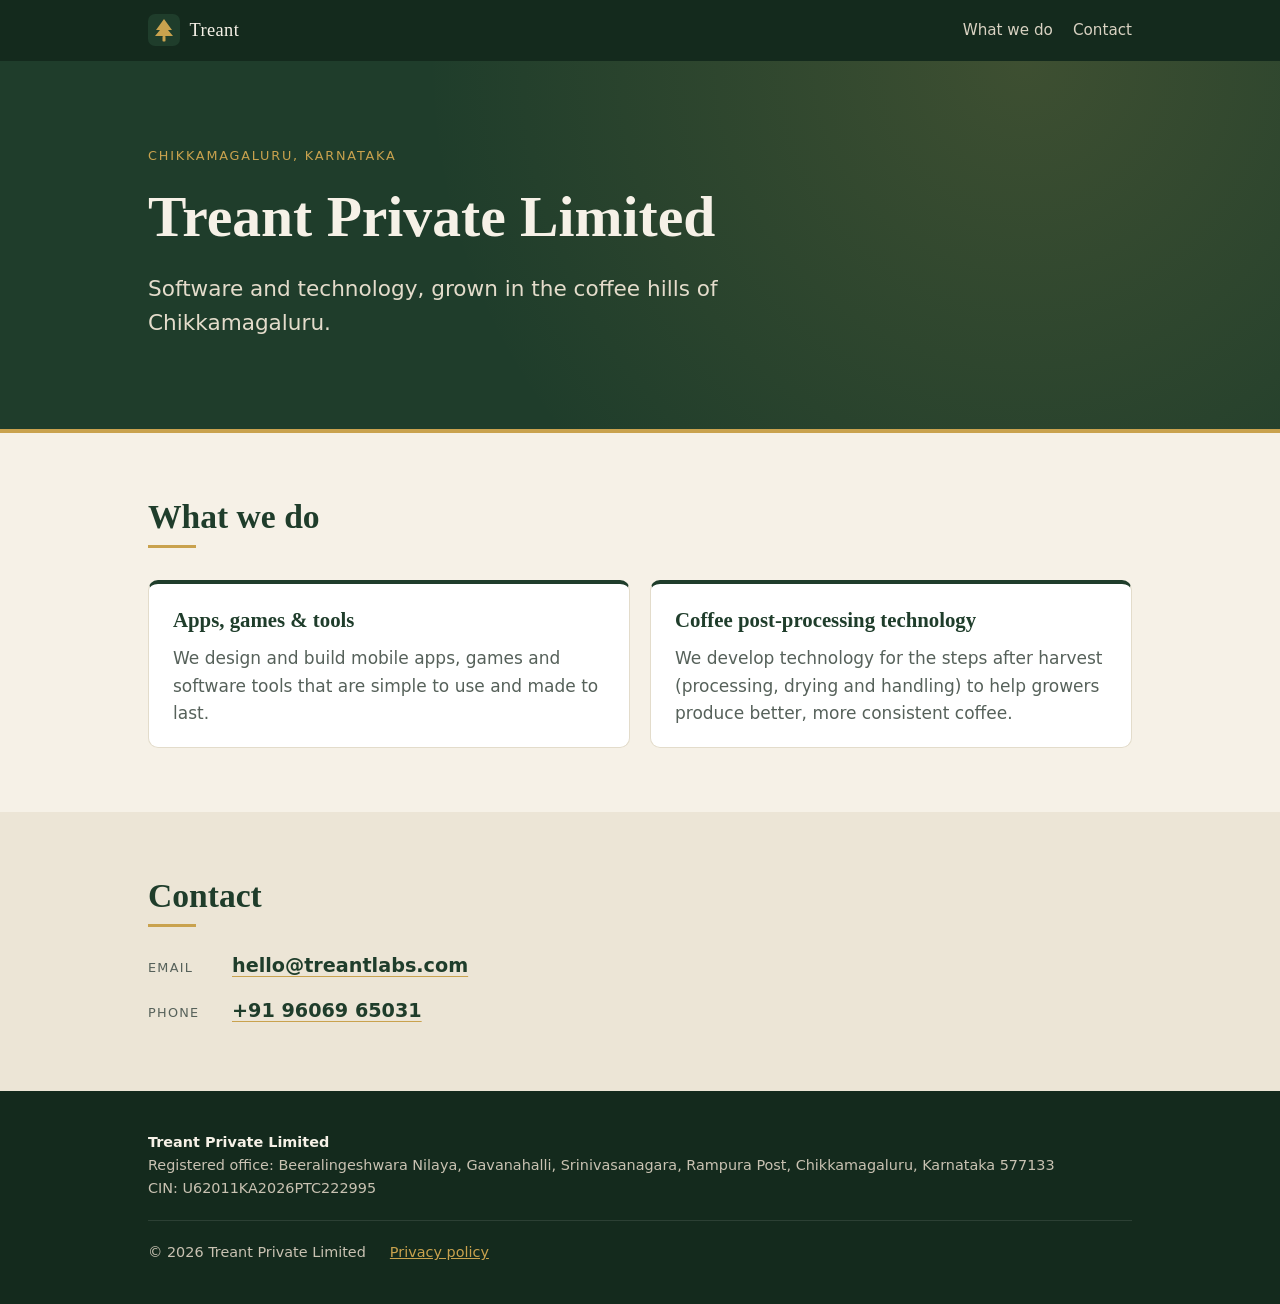
==== index.html @ 1283cced "Add Treant Private Limited website and privacy policy Co-Authored-By: Claude Opus 5.5 <noreply@anthr" ====
<!DOCTYPE html>
<html lang="en">
<head>
  <meta charset="utf-8">
  <meta name="viewport" content="width=device-width, initial-scale=1">
  <title>Treant Private Limited — Software and coffee technology from Chikkamagaluru</title>
  <meta name="description" content="Treant Private Limited builds apps, games and tools, and develops coffee post-processing technology, from Chikkamagaluru, Karnataka.">
  <meta name="theme-color" content="#142a1d">
  <link rel="canonical" href="https://treantlabs.com/">
  <link rel="icon" href="assets/logo.svg" type="image/svg+xml">
  <meta property="og:title" content="Treant Private Limited">
  <meta property="og:description" content="Software and technology, grown in the coffee hills of Chikkamagaluru.">
  <meta property="og:url" content="https://treantlabs.com/">
  <meta property="og:type" content="website">
  <link rel="stylesheet" href="assets/styles.css">
</head>
<body>
  <header class="site-header">
    <div class="wrap">
      <a class="brand" href="/"><img src="assets/logo.svg" alt="" width="32" height="32">Treant</a>
      <nav class="nav" aria-label="Main">
        <a href="#what-we-do">What we do</a>
        <a href="#contact">Contact</a>
      </nav>
    </div>
  </header>

  <main>
    <div class="hero">
      <div class="wrap">
        <span class="eyebrow">Chikkamagaluru, Karnataka</span>
        <h1>Treant Private Limited</h1>
        <p>Software and technology, grown in the coffee hills of Chikkamagaluru.</p>
      </div>
    </div>

    <section id="what-we-do">
      <div class="wrap">
        <h2>What we do</h2>
        <div class="cards">
          <article class="card">
            <h3>Apps, games &amp; tools</h3>
            <p>We design and build mobile apps, games and software tools that are simple to use and made to last.</p>
          </article>
          <article class="card">
            <h3>Coffee post-processing technology</h3>
            <p>We develop technology for the steps after harvest (processing, drying and handling) to help growers produce better, more consistent coffee.</p>
          </article>
        </div>
      </div>
    </section>

    <section id="contact" class="contact">
      <div class="wrap">
        <h2>Contact</h2>
        <ul class="contact-list">
          <li><span class="label">Email</span><a href="mailto:hello@treantlabs.com">hello@treantlabs.com</a></li>
          <li><span class="label">Phone</span><a href="tel:+919606965031">+91 96069 65031</a></li>
        </ul>
      </div>
    </section>
  </main>

  <footer class="site-footer">
    <div class="wrap">
      <div>
        <strong>Treant Private Limited</strong>
        <address>Registered office: Beeralingeshwara Nilaya, Gavanahalli, Srinivasanagara, Rampura Post, Chikkamagaluru, Karnataka 577133</address>
        <div>CIN: U62011KA2026PTC222995</div>
      </div>
      <div class="footer-meta">
        <span>© 2026 Treant Private Limited</span>
        <a href="privacy.html">Privacy policy</a>
      </div>
    </div>
  </footer>
</body>
</html>
---- assets/styles.css ----
:root {
  --forest: #1f3d2b;
  --forest-deep: #142a1d;
  --brass: #c9a24e;
  --brass-dark: #8a6a26;
  --cream: #f6f1e7;
  --ink: #1c231e;
  --muted: #56615a;
  --max: 64rem;
}

*,
*::before,
*::after { box-sizing: border-box; }

html { -webkit-text-size-adjust: 100%; scroll-behavior: smooth; }

body {
  margin: 0;
  font-family: system-ui, -apple-system, "Segoe UI", Roboto, "Helvetica Neue", Arial, sans-serif;
  font-size: 1.0625rem;
  line-height: 1.6;
  color: var(--ink);
  background: var(--cream);
}

h1, h2, h3 {
  font-family: Georgia, "Iowan Old Style", "Times New Roman", serif;
  line-height: 1.2;
  font-weight: 600;
  margin: 0 0 .6em;
}

a { color: var(--brass-dark); }
a:hover { color: var(--forest); }
a:focus-visible { outline: 2px solid var(--brass); outline-offset: 3px; border-radius: 2px; }

.wrap { max-width: var(--max); margin: 0 auto; padding: 0 1.25rem; }

/* Header */
.site-header { background: var(--forest-deep); }
.site-header .wrap {
  display: flex; align-items: center; justify-content: space-between;
  gap: 1rem; padding-top: .9rem; padding-bottom: .9rem;
}
.brand {
  display: inline-flex; align-items: center; gap: .6rem;
  color: var(--cream); text-decoration: none;
  font-family: Georgia, serif; font-size: 1.15rem; letter-spacing: .02em;
}
.brand:hover { color: var(--brass); }
.brand img { width: 2rem; height: 2rem; }
.nav { display: flex; gap: 1.25rem; }
.nav a { color: #d9d2c2; text-decoration: none; font-size: .95rem; }
.nav a:hover { color: var(--brass); }

/* Hero */
.hero {
  background: var(--forest);
  background-image: radial-gradient(circle at 80% 0%, rgba(201,162,78,.18), transparent 55%);
  color: var(--cream);
  padding: 5rem 0 5.5rem;
  border-bottom: 4px solid var(--brass);
}
.hero h1 { font-size: clamp(2.2rem, 6vw, 3.6rem); margin-bottom: .35em; }
.hero p { font-size: clamp(1.1rem, 2.6vw, 1.35rem); color: #e4dccb; max-width: 36rem; margin: 0; }
.eyebrow {
  display: inline-block; font-size: .8rem; letter-spacing: .14em; text-transform: uppercase;
  color: var(--brass); margin-bottom: 1rem;
}

/* Sections */
section { padding: 4rem 0; }
section h2 { font-size: clamp(1.6rem, 4vw, 2.1rem); color: var(--forest); }
section h2::after {
  content: ""; display: block; width: 3rem; height: 3px;
  background: var(--brass); margin-top: .5rem;
}

.cards { display: grid; gap: 1.25rem; grid-template-columns: repeat(auto-fit, minmax(16rem, 1fr)); margin-top: 2rem; }
.card {
  background: #fff; border: 1px solid #e3dccb; border-top: 4px solid var(--forest);
  border-radius: 10px; padding: 1.5rem 1.5rem 1.25rem;
}
.card h3 { color: var(--forest); font-size: 1.3rem; }
.card p { margin: 0; color: var(--muted); }

.contact { background: #ece5d6; }
.contact-list { list-style: none; padding: 0; margin: 1.5rem 0 0; display: grid; gap: .9rem; }
.contact-list li { display: flex; flex-wrap: wrap; gap: .25rem .75rem; align-items: baseline; }
.contact-list .label {
  min-width: 4.5rem; font-size: .8rem; letter-spacing: .1em; text-transform: uppercase; color: var(--muted);
}
.contact-list a { font-size: 1.2rem; font-weight: 600; color: var(--forest); text-decoration-color: var(--brass); text-underline-offset: 4px; }
.contact-list a:hover { color: var(--brass-dark); }

/* Footer */
.site-footer { background: var(--forest-deep); color: #c9c2b2; font-size: .9rem; padding: 2.5rem 0; }
.site-footer .wrap { display: grid; gap: 1.25rem; }
.site-footer strong { color: var(--cream); }
.site-footer a { color: var(--brass); }
.site-footer address { font-style: normal; }
.footer-meta { display: flex; flex-wrap: wrap; gap: .5rem 1.5rem; border-top: 1px solid rgba(255,255,255,.1); padding-top: 1.25rem; }

/* Legal page */
.legal { padding: 3rem 0 4rem; }
.legal .wrap { max-width: 46rem; }
.legal h1 { color: var(--forest); font-size: clamp(2rem, 5vw, 2.6rem); }
.legal h2 { font-size: 1.35rem; margin-top: 2.25rem; }
.legal h2::after { display: none; }
.legal .updated { color: var(--muted); margin-top: -.5rem; }
.legal ul { padding-left: 1.25rem; }
.legal li { margin-bottom: .35rem; }

@media (max-width: 34rem) {
  .nav { gap: .9rem; }
  .nav a { font-size: .9rem; }
  .hero { padding: 3.5rem 0 4rem; }
  section { padding: 3rem 0; }
}
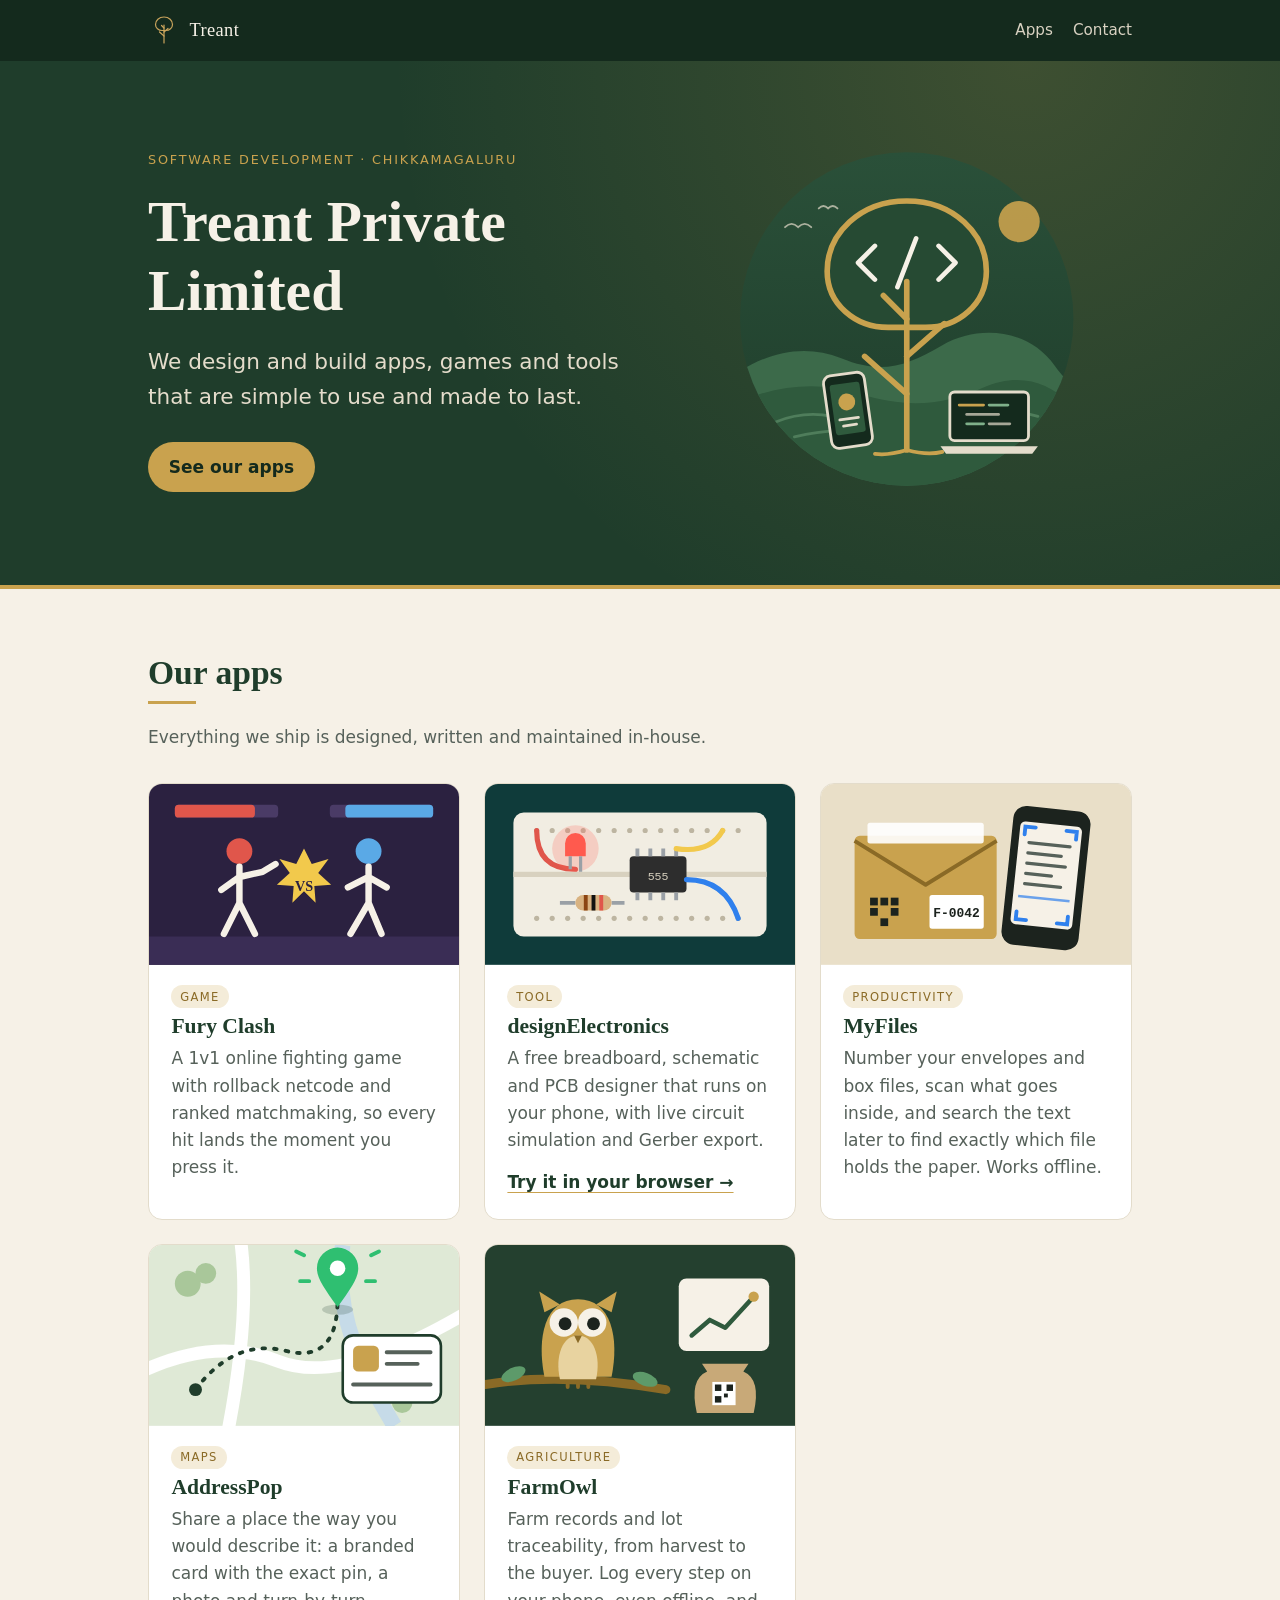
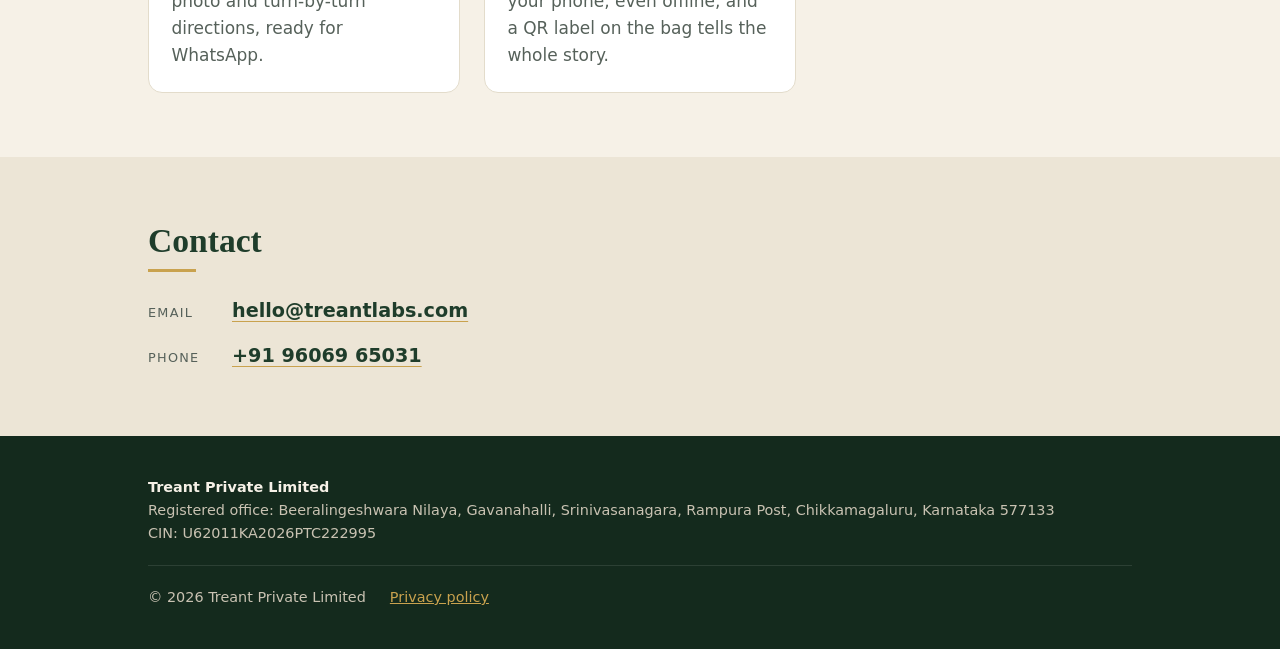
==== commit a63fa341: "Portray Treant as a software company with illustrated apps section - Use the line-drawn tree mark fr" ====
--- a/index.html
+++ b/index.html
@@ -3,13 +3,13 @@
 <head>
   <meta charset="utf-8">
   <meta name="viewport" content="width=device-width, initial-scale=1">
-  <title>Treant Private Limited — Software and coffee technology from Chikkamagaluru</title>
-  <meta name="description" content="Treant Private Limited builds apps, games and tools, and develops coffee post-processing technology, from Chikkamagaluru, Karnataka.">
+  <title>Treant Private Limited — Software development company, Chikkamagaluru</title>
+  <meta name="description" content="Treant Private Limited is a software development company in Chikkamagaluru, Karnataka. We build Fury Clash, designElectronics, MyFiles, AddressPop and FarmOwl.">
   <meta name="theme-color" content="#142a1d">
   <link rel="canonical" href="https://treantlabs.com/">
   <link rel="icon" href="assets/logo.svg" type="image/svg+xml">
   <meta property="og:title" content="Treant Private Limited">
-  <meta property="og:description" content="Software and technology, grown in the coffee hills of Chikkamagaluru.">
+  <meta property="og:description" content="Apps, games and tools, built in Chikkamagaluru.">
   <meta property="og:url" content="https://treantlabs.com/">
   <meta property="og:type" content="website">
   <link rel="stylesheet" href="assets/styles.css">
@@ -17,9 +17,9 @@
 <body>
   <header class="site-header">
     <div class="wrap">
-      <a class="brand" href="/"><img src="assets/logo.svg" alt="" width="32" height="32">Treant</a>
+      <a class="brand" href="/"><img src="assets/mark.svg" alt="" width="32" height="32">Treant</a>
       <nav class="nav" aria-label="Main">
-        <a href="#what-we-do">What we do</a>
+        <a href="#apps">Apps</a>
         <a href="#contact">Contact</a>
       </nav>
     </div>
@@ -27,25 +27,239 @@
 
   <main>
     <div class="hero">
+      <div class="wrap hero-grid">
+        <div>
+          <span class="eyebrow">Software development · Chikkamagaluru</span>
+          <h1>Treant Private Limited</h1>
+          <p>We design and build apps, games and tools that are simple to use and made to last.</p>
+          <a class="hero-cta" href="#apps">See our apps</a>
+        </div>
+
+        <!-- Hero illustration: the Treant tree growing out of the hills, holding a phone and laptop -->
+        <svg class="hero-art" viewBox="0 0 480 380" role="img" aria-label="Illustration of a tree on misty hills, with a phone and a laptop showing code resting by its trunk">
+          <defs>
+            <linearGradient id="sky" x1="0" y1="0" x2="0" y2="1">
+              <stop offset="0" stop-color="#2a5039"/>
+              <stop offset="1" stop-color="#1f3d2b"/>
+            </linearGradient>
+            <clipPath id="disc"><circle cx="240" cy="190" r="178"/></clipPath>
+          </defs>
+          <circle cx="240" cy="190" r="178" fill="url(#sky)"/>
+          <circle cx="360" cy="86" r="22" fill="#c9a24e" opacity=".9"/>
+          <!-- birds -->
+          <g fill="none" stroke="#e4dccb" stroke-width="2" stroke-linecap="round" opacity=".7">
+            <path d="M110 92q7-7 14 0q7-7 14 0"/>
+            <path d="M146 72q5-5 10 0q5-5 10 0"/>
+          </g>
+          <!-- hills -->
+          <g clip-path="url(#disc)">
+          <path d="M40 262c40-34 86-48 130-30s70 8 108-14 92-18 120 22s50 20 70 40v120H40z" fill="#3c6a4a"/>
+          <path d="M40 288c50-26 100-34 150-18s90 12 130-6 70-6 92 14s40 14 60 30v120H40z" fill="#2f5a3d"/>
+          <!-- tea/coffee-estate rows -->
+          <g fill="none" stroke="#4f7d5b" stroke-width="3" stroke-linecap="round">
+            <path d="M100 300q30-12 60-6"/><path d="M300 296q40-14 80-2"/><path d="M120 316q40-10 70-4"/>
+          </g>
+          </g>
+          <!-- tree: the Treant mark, enlarged -->
+          <g fill="none" stroke="#c9a24e" stroke-width="6" stroke-linecap="round" stroke-linejoin="round">
+            <path d="M240 64c-50 0-85 35-85 75 0 35 30 60 65 60h40c35 0 65-25 65-60 0-40-35-75-85-75z" fill="#264a33"/>
+            <path d="M240 330V150"/>
+            <path d="M240 270l-45-40"/>
+            <path d="M240 230l40-35"/>
+            <path d="M240 190l-25-25"/>
+          </g>
+          <!-- code glyph in the canopy -->
+          <g fill="none" stroke="#f6f1e7" stroke-width="5" stroke-linecap="round" stroke-linejoin="round">
+            <path d="M206 112l-18 18 18 18"/>
+            <path d="M274 112l18 18-18 18"/>
+            <path d="M250 104l-20 52"/>
+          </g>
+          <!-- roots -->
+          <g fill="none" stroke="#c9a24e" stroke-width="4" stroke-linecap="round">
+            <path d="M240 330q-20 6-34 4"/><path d="M240 330q22 6 38 2"/>
+          </g>
+          <!-- laptop -->
+          <g transform="translate(286 268)">
+            <rect x="0" y="0" width="84" height="52" rx="5" fill="#142a1d" stroke="#e4dccb" stroke-width="3"/>
+            <path d="M-10 58h104l-6 8H-4z" fill="#e4dccb"/>
+            <g stroke-linecap="round" stroke-width="3">
+              <path d="M10 14h26" stroke="#c9a24e"/><path d="M42 14h20" stroke="#7fb08a"/>
+              <path d="M18 24h34" stroke="#e4dccb" opacity=".7"/><path d="M18 34h18" stroke="#7fb08a"/><path d="M42 34h22" stroke="#e4dccb" opacity=".7"/>
+            </g>
+          </g>
+          <!-- phone -->
+          <g transform="translate(150 252) rotate(-8)">
+            <rect x="0" y="0" width="44" height="78" rx="8" fill="#142a1d" stroke="#e4dccb" stroke-width="3"/>
+            <rect x="6" y="10" width="32" height="54" rx="3" fill="#2f5a3d"/>
+            <circle cx="22" cy="30" r="9" fill="#c9a24e"/>
+            <path d="M12 48h20M15 55h14" stroke="#e4dccb" stroke-width="3" stroke-linecap="round"/>
+          </g>
+        </svg>
+      </div>
+    </div>
+
+    <section id="apps">
       <div class="wrap">
-        <span class="eyebrow">Chikkamagaluru, Karnataka</span>
-        <h1>Treant Private Limited</h1>
-        <p>Software and technology, grown in the coffee hills of Chikkamagaluru.</p>
-      </div>
-    </div>
-
-    <section id="what-we-do">
-      <div class="wrap">
-        <h2>What we do</h2>
-        <div class="cards">
-          <article class="card">
-            <h3>Apps, games &amp; tools</h3>
-            <p>We design and build mobile apps, games and software tools that are simple to use and made to last.</p>
-          </article>
-          <article class="card">
-            <h3>Coffee post-processing technology</h3>
-            <p>We develop technology for the steps after harvest (processing, drying and handling) to help growers produce better, more consistent coffee.</p>
-          </article>
+        <h2>Our apps</h2>
+        <p class="lede">Everything we ship is designed, written and maintained in-house.</p>
+        <div class="apps">
+
+          <article class="app">
+            <svg class="app-art" viewBox="0 0 240 140" role="img" aria-label="Two fighters facing off with health bars above them">
+              <rect width="240" height="140" fill="#2b2140"/>
+              <rect x="20" y="16" width="80" height="10" rx="3" fill="#4a3b66"/><rect x="20" y="16" width="62" height="10" rx="3" fill="#e0564b"/>
+              <rect x="140" y="16" width="80" height="10" rx="3" fill="#4a3b66"/><rect x="152" y="16" width="68" height="10" rx="3" fill="#5aa9e6"/>
+              <path d="M0 118h240v22H0z" fill="#3a2d55"/>
+              <!-- left fighter -->
+              <g stroke="#f6f1e7" stroke-width="5" stroke-linecap="round" stroke-linejoin="round" fill="none">
+                <circle cx="70" cy="52" r="10" fill="#e0564b" stroke="none"/>
+                <path d="M70 64v28M70 92l-12 24M70 92l12 24M70 72l18-4 10 -6M70 72l-14 10"/>
+              </g>
+              <!-- right fighter -->
+              <g stroke="#f6f1e7" stroke-width="5" stroke-linecap="round" stroke-linejoin="round" fill="none">
+                <circle cx="170" cy="52" r="10" fill="#5aa9e6" stroke="none"/>
+                <path d="M170 64v28M170 92l-14 24M170 92l10 24M170 72l-16 8M170 72l14 8"/>
+              </g>
+              <!-- impact spark -->
+              <path d="M120 50l6 12 13-4-8 11 10 9-13 1 1 13-9-9-9 9 1-13-13-1 10-9-8-11 13 4z" fill="#f2c94c"/>
+              <text x="120" y="83" text-anchor="middle" font-family="Georgia, serif" font-size="11" font-weight="700" fill="#2b2140">VS</text>
+            </svg>
+            <div class="app-body">
+              <span class="tag">Game</span>
+              <h3>Fury Clash</h3>
+              <p>A 1v1 online fighting game with rollback netcode and ranked matchmaking, so every hit lands the moment you press it.</p>
+            </div>
+          </article>
+
+          <article class="app">
+            <svg class="app-art" viewBox="0 0 240 140" role="img" aria-label="A breadboard with a resistor, a glowing LED and a chip, wired together">
+              <rect width="240" height="140" fill="#0f3b3a"/>
+              <rect x="22" y="22" width="196" height="96" rx="8" fill="#f1ede2"/>
+              <path d="M22 70h196" stroke="#d8d1bf" stroke-width="4"/>
+              <g fill="#bdb5a1">
+                <circle cx="40" cy="36" r="2"/><circle cx="52" cy="36" r="2"/><circle cx="64" cy="36" r="2"/><circle cx="76" cy="36" r="2"/><circle cx="88" cy="36" r="2"/><circle cx="100" cy="36" r="2"/><circle cx="112" cy="36" r="2"/><circle cx="124" cy="36" r="2"/><circle cx="136" cy="36" r="2"/><circle cx="148" cy="36" r="2"/><circle cx="160" cy="36" r="2"/><circle cx="172" cy="36" r="2"/><circle cx="184" cy="36" r="2"/><circle cx="196" cy="36" r="2"/>
+                <circle cx="40" cy="104" r="2"/><circle cx="52" cy="104" r="2"/><circle cx="64" cy="104" r="2"/><circle cx="76" cy="104" r="2"/><circle cx="88" cy="104" r="2"/><circle cx="100" cy="104" r="2"/><circle cx="112" cy="104" r="2"/><circle cx="124" cy="104" r="2"/><circle cx="136" cy="104" r="2"/><circle cx="148" cy="104" r="2"/><circle cx="160" cy="104" r="2"/><circle cx="172" cy="104" r="2"/><circle cx="184" cy="104" r="2"/><circle cx="196" cy="104" r="2"/>
+              </g>
+              <!-- chip -->
+              <rect x="112" y="56" width="44" height="28" rx="3" fill="#2d2d2d"/>
+              <g stroke="#9aa0a6" stroke-width="3"><path d="M118 56v-6M128 56v-6M138 56v-6M148 56v-6M118 84v6M128 84v6M138 84v6M148 84v6"/></g>
+              <text x="134" y="74" text-anchor="middle" font-family="ui-monospace, monospace" font-size="9" fill="#d8d1bf">555</text>
+              <!-- wires -->
+              <g fill="none" stroke-width="4" stroke-linecap="round">
+                <path d="M40 36q0 30 30 30" stroke="#e0564b"/>
+                <path d="M196 104q-10-30 -40-30" stroke="#2f80ed"/>
+                <path d="M184 36q-10 18 -36 14" stroke="#f2c94c"/>
+              </g>
+              <!-- resistor -->
+              <path d="M58 92h12" stroke="#9aa0a6" stroke-width="3"/><path d="M98 92h10" stroke="#9aa0a6" stroke-width="3"/>
+              <rect x="70" y="86" width="28" height="12" rx="6" fill="#d9b382"/>
+              <g stroke-width="3"><path d="M78 86v12" stroke="#8b4513"/><path d="M84 86v12" stroke="#111"/><path d="M90 86v12" stroke="#e0564b"/></g>
+              <!-- LED with glow -->
+              <circle cx="70" cy="50" r="18" fill="#ff5a4e" opacity=".22"/>
+              <path d="M62 56v-10a8 8 0 0 1 16 0v10z" fill="#ff5a4e"/>
+              <path d="M66 56v10M74 56v12" stroke="#9aa0a6" stroke-width="2.5"/>
+            </svg>
+            <div class="app-body">
+              <span class="tag">Tool</span>
+              <h3>designElectronics</h3>
+              <p>A free breadboard, schematic and PCB designer that runs on your phone, with live circuit simulation and Gerber export.</p>
+              <a class="app-link" href="https://rorretbolt.github.io/designElectronics/app/" rel="noopener">Try it in your browser →</a>
+            </div>
+          </article>
+
+          <article class="app">
+            <svg class="app-art" viewBox="0 0 240 140" role="img" aria-label="A labelled document envelope next to a phone scanning a page">
+              <rect width="240" height="140" fill="#e9dfc8"/>
+              <!-- envelope / box file -->
+              <g transform="translate(26 30)">
+                <rect x="0" y="10" width="110" height="80" rx="4" fill="#c9a24e"/>
+                <path d="M0 14l55 34 55-34" fill="none" stroke="#8a6a26" stroke-width="3" stroke-linejoin="round"/>
+                <rect x="10" y="0" width="90" height="16" rx="2" fill="#fff" opacity=".9"/>
+                <rect x="58" y="56" width="42" height="26" rx="2" fill="#fff"/>
+                <text x="79" y="73" text-anchor="middle" font-family="ui-monospace, monospace" font-size="10" font-weight="700" fill="#1c231e">F-0042</text>
+                <g fill="#1c231e"><rect x="12" y="58" width="6" height="6"/><rect x="20" y="58" width="6" height="6"/><rect x="12" y="66" width="6" height="6"/><rect x="28" y="66" width="6" height="6"/><rect x="20" y="74" width="6" height="6"/><rect x="28" y="58" width="6" height="6"/></g>
+              </g>
+              <!-- phone scanning -->
+              <g transform="translate(150 16) rotate(6)">
+                <rect x="0" y="0" width="60" height="108" rx="10" fill="#1c231e"/>
+                <rect x="6" y="12" width="48" height="80" rx="4" fill="#f6f1e7"/>
+                <g stroke="#56615a" stroke-width="2.5" stroke-linecap="round"><path d="M14 28h32M14 36h26M14 44h30M14 52h20M14 60h28"/></g>
+                <g fill="none" stroke="#2f80ed" stroke-width="3" stroke-linecap="round"><path d="M10 22v-6h8M50 22v-6h-8M10 82v6h8M50 82v6h-8"/></g>
+                <path d="M10 70h40" stroke="#2f80ed" stroke-width="2" opacity=".7"/>
+              </g>
+            </svg>
+            <div class="app-body">
+              <span class="tag">Productivity</span>
+              <h3>MyFiles</h3>
+              <p>Number your envelopes and box files, scan what goes inside, and search the text later to find exactly which file holds the paper. Works offline.</p>
+            </div>
+          </article>
+
+          <article class="app">
+            <svg class="app-art" viewBox="0 0 240 140" role="img" aria-label="A map with a dotted route leading to a popping location pin and a place card">
+              <rect width="240" height="140" fill="#dfe9d6"/>
+              <g fill="none" stroke="#fff" stroke-width="10" stroke-linecap="round"><path d="M-10 100q60-30 110-10t150-40"/><path d="M70 -10q10 60 -10 160"/></g>
+              <path d="M150 0q-10 60 40 140" fill="none" stroke="#c6dbe8" stroke-width="12"/>
+              <g fill="#a9c79a"><circle cx="30" cy="30" r="10"/><circle cx="44" cy="22" r="8"/><circle cx="210" cy="110" r="12"/><circle cx="196" cy="122" r="8"/></g>
+              <path d="M36 112q30-40 70-30t40-40" fill="none" stroke="#1f3d2b" stroke-width="3" stroke-dasharray="2 7" stroke-linecap="round"/>
+              <circle cx="36" cy="112" r="5" fill="#1f3d2b"/>
+              <!-- pin popping -->
+              <g transform="translate(146 10)">
+                <ellipse cx="0" cy="40" rx="12" ry="4" fill="#1f3d2b" opacity=".2"/>
+                <path d="M0 38c-10-14-16-22-16-30a16 16 0 0 1 32 0c0 8-6 16-16 30z" fill="#2fbf71"/>
+                <circle cx="0" cy="8" r="6" fill="#fff"/>
+                <g stroke="#2fbf71" stroke-width="3" stroke-linecap="round"><path d="M-26 -2l-6-3M26 -2l6-3M-22 18h-7M22 18h7"/></g>
+              </g>
+              <!-- place card -->
+              <g transform="translate(150 70)">
+                <rect x="0" y="0" width="76" height="52" rx="8" fill="#fff" stroke="#1f3d2b" stroke-width="2"/>
+                <rect x="8" y="8" width="20" height="20" rx="4" fill="#c9a24e"/>
+                <path d="M34 13h34M34 22h24M8 38h60" stroke="#56615a" stroke-width="3" stroke-linecap="round"/>
+              </g>
+            </svg>
+            <div class="app-body">
+              <span class="tag">Maps</span>
+              <h3>AddressPop</h3>
+              <p>Share a place the way you would describe it: a branded card with the exact pin, a photo and turn-by-turn directions, ready for WhatsApp.</p>
+            </div>
+          </article>
+
+          <article class="app">
+            <svg class="app-art" viewBox="0 0 240 140" role="img" aria-label="An owl perched on a branch beside a rising chart and a QR-labelled sack">
+              <rect width="240" height="140" fill="#24402f"/>
+              <!-- chart -->
+              <g transform="translate(150 26)">
+                <rect x="0" y="0" width="70" height="56" rx="6" fill="#f6f1e7"/>
+                <path d="M10 44l14-12 12 6 22-24" fill="none" stroke="#2f5a3d" stroke-width="3.5" stroke-linecap="round" stroke-linejoin="round"/>
+                <circle cx="58" cy="14" r="4" fill="#c9a24e"/>
+              </g>
+              <!-- sack with QR -->
+              <g transform="translate(160 90)">
+                <path d="M4 40q-6-26 8-32l-4-6h36l-4 6q14 6 8 32z" fill="#c8a978"/>
+                <rect x="16" y="16" width="18" height="18" fill="#fff"/>
+                <g fill="#1c231e"><rect x="18" y="18" width="5" height="5"/><rect x="27" y="18" width="5" height="5"/><rect x="18" y="27" width="5" height="5"/><rect x="25" y="25" width="3" height="3"/></g>
+              </g>
+              <!-- branch -->
+              <path d="M0 108q60-10 140 4" fill="none" stroke="#8a6a26" stroke-width="7" stroke-linecap="round"/>
+              <g fill="#5d9a6a"><ellipse cx="22" cy="100" rx="10" ry="5" transform="rotate(-25 22 100)"/><ellipse cx="124" cy="104" rx="10" ry="5" transform="rotate(20 124 104)"/></g>
+              <!-- owl -->
+              <g transform="translate(72 30)">
+                <path d="M-26 72c-6-30 0-60 26-60s32 30 26 60z" fill="#c9a24e"/>
+                <path d="M-26 22l-4-16 16 10M26 22l4-16-16 10" fill="#c9a24e"/>
+                <path d="M-14 74c-4-18 2-34 14-34s18 16 14 34z" fill="#e8d3a0"/>
+                <circle cx="-11" cy="30" r="11" fill="#f6f1e7"/><circle cx="11" cy="30" r="11" fill="#f6f1e7"/>
+                <circle cx="-10" cy="31" r="5" fill="#1c231e"/><circle cx="12" cy="31" r="5" fill="#1c231e"/>
+                <path d="M-3 40l3 6 3-6z" fill="#8a6a26"/>
+                <path d="M-8 76v4M0 76v4M8 76v4" stroke="#8a6a26" stroke-width="3" stroke-linecap="round"/>
+              </g>
+            </svg>
+            <div class="app-body">
+              <span class="tag">Agriculture</span>
+              <h3>FarmOwl</h3>
+              <p>Farm records and lot traceability, from harvest to the buyer. Log every step on your phone, even offline, and a QR label on the bag tells the whole story.</p>
+            </div>
+          </article>
+
         </div>
       </div>
     </section>
--- a/assets/styles.css
+++ b/assets/styles.css
@@ -77,6 +77,34 @@
   background: var(--brass); margin-top: .5rem;
 }
 
+.hero-grid { display: grid; gap: 2.5rem; align-items: center; grid-template-columns: 1.1fr 1fr; }
+.hero-art { width: 100%; height: auto; max-width: 30rem; justify-self: end; }
+.hero-cta {
+  display: inline-block; margin-top: 1.75rem; padding: .7rem 1.3rem; border-radius: 999px;
+  background: var(--brass); color: var(--forest-deep); font-weight: 600; text-decoration: none;
+}
+.hero-cta:hover { background: #dbb764; color: var(--forest-deep); }
+
+.lede { color: var(--muted); max-width: 38rem; margin: 0; }
+
+/* Apps */
+.apps { display: grid; gap: 1.5rem; grid-template-columns: repeat(auto-fit, minmax(18rem, 1fr)); margin-top: 2rem; }
+.app {
+  display: flex; flex-direction: column;
+  background: #fff; border: 1px solid #e3dccb; border-radius: 14px; overflow: hidden;
+  transition: transform .2s ease, box-shadow .2s ease;
+}
+.app:hover { transform: translateY(-3px); box-shadow: 0 10px 24px rgba(20,42,29,.12); }
+.app-art { display: block; width: 100%; height: auto; aspect-ratio: 240 / 140; }
+.app-body { padding: 1.25rem 1.4rem 1.4rem; display: flex; flex-direction: column; gap: .35rem; flex: 1; }
+.app-body h3 { color: var(--forest); font-size: 1.35rem; margin: 0; }
+.app-body p { margin: 0; color: var(--muted); }
+.tag {
+  align-self: flex-start; font-size: .72rem; letter-spacing: .12em; text-transform: uppercase;
+  color: var(--brass-dark); background: #f4ecd9; padding: .15rem .55rem; border-radius: 999px;
+}
+.app-link { margin-top: auto; padding-top: .6rem; font-weight: 600; color: var(--forest); text-decoration-color: var(--brass); text-underline-offset: 4px; }
+
 .cards { display: grid; gap: 1.25rem; grid-template-columns: repeat(auto-fit, minmax(16rem, 1fr)); margin-top: 2rem; }
 .card {
   background: #fff; border: 1px solid #e3dccb; border-top: 4px solid var(--forest);
@@ -112,6 +140,13 @@
 .legal ul { padding-left: 1.25rem; }
 .legal li { margin-bottom: .35rem; }
 
+@media (prefers-reduced-motion: reduce) { .app { transition: none; } .app:hover { transform: none; } }
+
+@media (max-width: 48rem) {
+  .hero-grid { grid-template-columns: 1fr; }
+  .hero-art { justify-self: center; max-width: 22rem; }
+}
+
 @media (max-width: 34rem) {
   .nav { gap: .9rem; }
   .nav a { font-size: .9rem; }
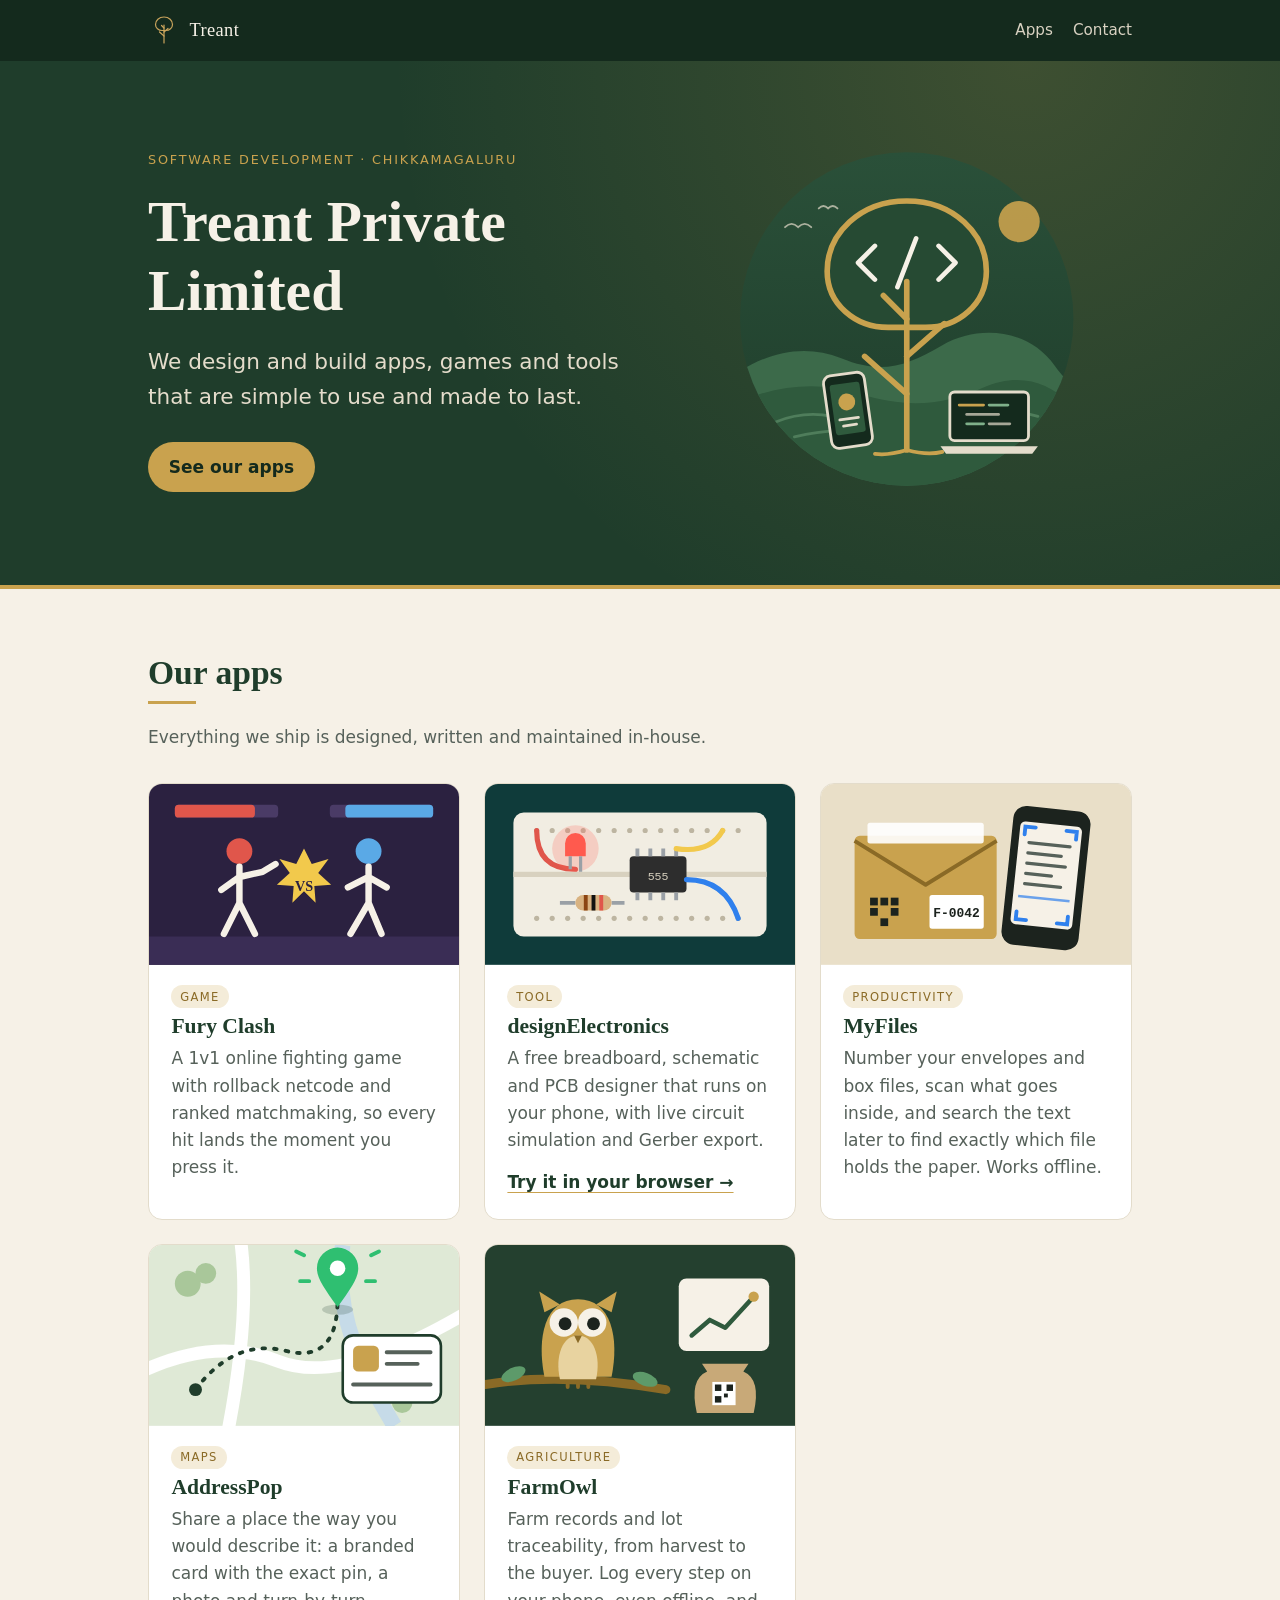
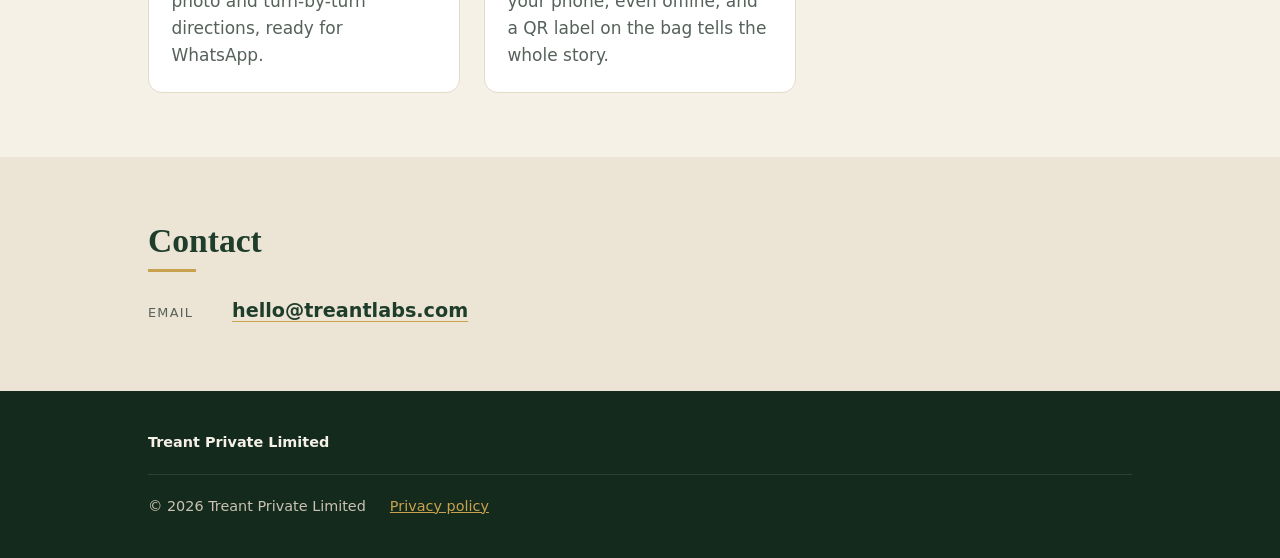
==== commit d02d9317: "Remove phone number, address and CIN; keep email as the only contact Co-Authored-By: Claude Opus 5.5" ====
--- a/index.html
+++ b/index.html
@@ -269,7 +269,6 @@
         <h2>Contact</h2>
         <ul class="contact-list">
           <li><span class="label">Email</span><a href="mailto:hello@treantlabs.com">hello@treantlabs.com</a></li>
-          <li><span class="label">Phone</span><a href="tel:+919606965031">+91 96069 65031</a></li>
         </ul>
       </div>
     </section>
@@ -279,8 +278,6 @@
     <div class="wrap">
       <div>
         <strong>Treant Private Limited</strong>
-        <address>Registered office: Beeralingeshwara Nilaya, Gavanahalli, Srinivasanagara, Rampura Post, Chikkamagaluru, Karnataka 577133</address>
-        <div>CIN: U62011KA2026PTC222995</div>
       </div>
       <div class="footer-meta">
         <span>© 2026 Treant Private Limited</span>
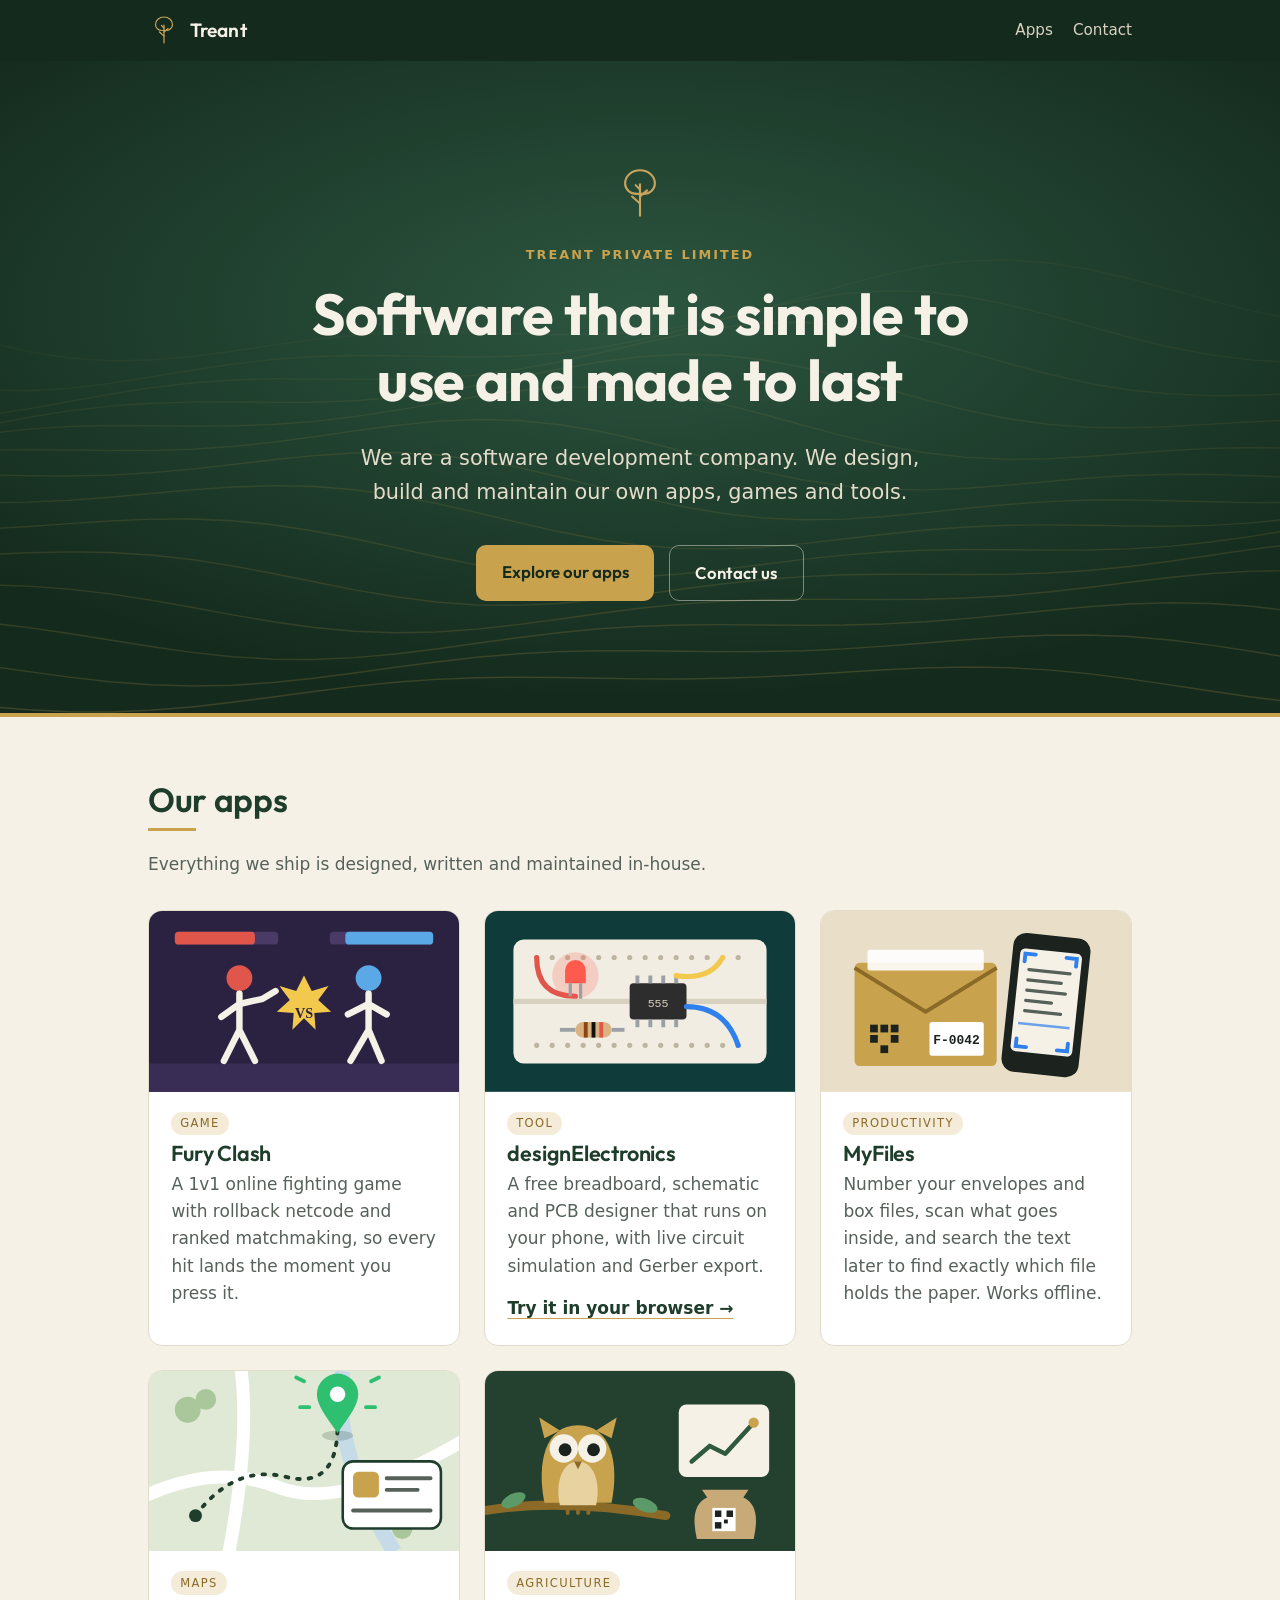
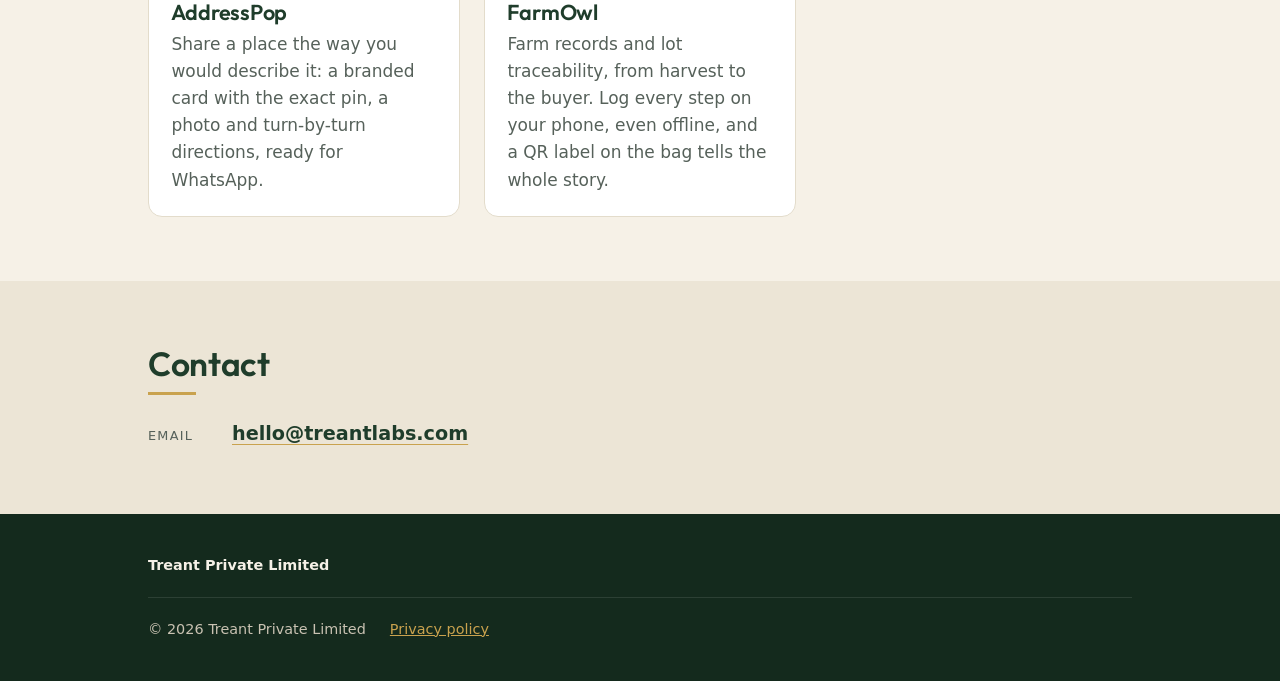
==== commit 9137faff: "Redesign hero: centered headline over hill contour lines, Outfit headings Replace the cartoon hero i" ====
--- a/index.html
+++ b/index.html
@@ -12,6 +12,9 @@
   <meta property="og:description" content="Apps, games and tools, built in Chikkamagaluru.">
   <meta property="og:url" content="https://treantlabs.com/">
   <meta property="og:type" content="website">
+  <link rel="preconnect" href="https://fonts.googleapis.com">
+  <link rel="preconnect" href="https://fonts.gstatic.com" crossorigin>
+  <link href="https://fonts.googleapis.com/css2?family=Outfit:wght@400;500;600;700&display=swap" rel="stylesheet">
   <link rel="stylesheet" href="assets/styles.css">
 </head>
 <body>
@@ -27,74 +30,40 @@
 
   <main>
     <div class="hero">
-      <div class="wrap hero-grid">
-        <div>
-          <span class="eyebrow">Software development · Chikkamagaluru</span>
-          <h1>Treant Private Limited</h1>
-          <p>We design and build apps, games and tools that are simple to use and made to last.</p>
-          <a class="hero-cta" href="#apps">See our apps</a>
+      <svg class="hero-bg" viewBox="0 0 1440 640" preserveAspectRatio="xMidYMid slice" aria-hidden="true" focusable="false">
+        <defs>
+          <radialGradient id="glow" cx="50%" cy="38%" r="60%">
+            <stop offset="0" stop-color="#2c5640"/>
+            <stop offset="1" stop-color="#142a1d"/>
+          </radialGradient>
+        </defs>
+        <rect width="1440" height="640" fill="url(#glow)"/>
+        <g fill="none" stroke="#c9a24e" stroke-width="1.4" stroke-linejoin="round">
+            <path d="M0,250.0 L40,263.4 L80,275.5 L120,285.1 L160,291.4 L200,294.1 L240,293.4 L280,290.0 L320,284.7 L360,278.8 L400,273.2 L440,269.0 L480,266.4 L520,265.7 L560,266.3 L600,267.6 L640,268.6 L680,268.4 L720,266.0 L760,260.9 L800,253.2 L840,243.3 L880,231.9 L920,220.2 L960,209.6 L1000,201.3 L1040,196.2 L1080,195.1 L1120,197.9 L1160,204.3 L1200,213.4 L1240,224.1 L1280,235.1 L1320,245.1 L1360,253.2 L1400,258.9 L1440,262.1" opacity="0.050"/>
+            <path d="M0,310.2 L40,318.1 L80,322.6 L120,323.5 L160,321.2 L200,316.3 L240,310.1 L280,303.4 L320,297.4 L360,292.8 L400,290.0 L440,289.0 L480,289.2 L520,290.0 L560,290.4 L600,289.5 L640,286.6 L680,281.3 L720,273.7 L760,264.2 L800,253.7 L840,243.5 L880,234.6 L920,228.3 L960,225.4 L1000,226.3 L1040,231.0 L1080,238.8 L1120,248.9 L1160,260.1 L1200,271.1 L1240,280.8 L1280,288.3 L1320,293.3 L1360,295.7 L1400,296.1 L1440,295.1" opacity="0.062"/>
+            <path d="M0,352.0 L40,351.1 L80,347.3 L120,341.3 L160,334.1 L200,326.9 L240,320.6 L280,315.9 L320,313.0 L360,311.8 L400,311.9 L440,312.4 L480,312.4 L520,311.1 L560,308.0 L600,302.6 L640,295.3 L680,286.5 L720,277.2 L760,268.5 L800,261.5 L840,257.2 L880,256.4 L920,259.1 L960,265.3 L1000,274.3 L1040,285.0 L1080,296.3 L1120,307.0 L1160,316.1 L1200,322.8 L1240,326.8 L1280,328.4 L1320,327.9 L1360,326.4 L1400,324.6 L1440,323.4" opacity="0.074"/>
+            <path d="M0,372.0 L40,365.0 L80,357.2 L120,349.7 L160,343.3 L200,338.6 L240,335.8 L280,334.7 L320,334.7 L360,335.0 L400,334.9 L440,333.4 L480,330.2 L520,325.1 L560,318.3 L600,310.4 L640,302.4 L680,295.3 L720,290.1 L760,287.8 L800,288.7 L840,293.1 L880,300.5 L920,310.3 L960,321.3 L1000,332.4 L1040,342.5 L1080,350.7 L1120,356.4 L1160,359.3 L1200,359.9 L1240,358.6 L1280,356.3 L1320,354.0 L1360,352.4 L1400,352.0 L1440,353.2" opacity="0.086"/>
+            <path d="M0,379.5 L40,371.9 L80,365.6 L120,361.2 L160,358.6 L200,357.7 L240,357.8 L280,358.2 L320,358.0 L360,356.6 L400,353.6 L440,348.9 L480,342.8 L520,335.9 L560,329.2 L600,323.7 L640,320.3 L680,319.7 L720,322.2 L760,327.9 L800,336.2 L840,346.4 L880,357.4 L920,368.1 L960,377.3 L1000,384.4 L1040,388.9 L1080,390.7 L1120,390.2 L1160,388.0 L1200,385.1 L1240,382.2 L1280,380.1 L1320,379.3 L1360,379.9 L1400,381.8 L1440,384.2" opacity="0.098"/>
+            <path d="M0,388.0 L40,383.9 L80,381.8 L120,381.2 L160,381.6 L200,382.1 L240,382.1 L280,380.9 L320,378.2 L360,374.0 L400,368.7 L440,362.9 L480,357.6 L520,353.6 L560,351.8 L600,352.7 L640,356.6 L680,363.2 L720,372.1 L760,382.4 L800,393.1 L840,402.9 L880,411.1 L920,417.0 L960,420.2 L1000,420.8 L1040,419.2 L1080,416.2 L1120,412.5 L1160,409.2 L1200,406.7 L1240,405.5 L1280,405.7 L1320,406.9 L1360,408.6 L1400,410.1 L1440,410.5" opacity="0.110"/>
+            <path d="M0,405.6 L40,405.4 L80,406.2 L120,407.0 L160,407.2 L200,406.3 L240,404.0 L280,400.4 L320,395.9 L360,391.3 L400,387.2 L440,384.6 L480,384.2 L520,386.4 L560,391.4 L600,398.7 L640,407.9 L680,417.9 L720,427.9 L760,436.8 L800,443.8 L840,448.3 L880,450.1 L920,449.5 L960,446.9 L1000,443.1 L1040,438.9 L1080,435.1 L1120,432.3 L1160,430.8 L1200,430.6 L1240,431.4 L1280,432.5 L1320,433.3 L1360,433.0 L1400,431.0 L1440,426.9" opacity="0.122"/>
+            <path d="M0,431.7 L40,432.8 L80,433.3 L120,432.8 L160,430.9 L200,428.0 L240,424.4 L280,420.8 L320,418.0 L360,416.6 L400,417.4 L440,420.7 L480,426.3 L520,434.0 L560,443.1 L600,452.7 L640,461.7 L680,469.5 L720,475.1 L760,478.2 L800,478.7 L840,477.0 L880,473.5 L920,469.0 L960,464.3 L1000,460.2 L1040,457.2 L1080,455.5 L1120,455.1 L1160,455.5 L1200,456.2 L1240,456.4 L1280,455.6 L1320,453.2 L1360,449.0 L1400,443.1 L1440,435.8" opacity="0.134"/>
+            <path d="M0,460.6 L40,460.4 L80,459.0 L120,456.7 L160,453.9 L200,451.3 L240,449.5 L280,449.3 L320,451.0 L360,455.0 L400,461.1 L440,468.8 L480,477.5 L520,486.4 L560,494.4 L600,500.8 L640,505.1 L680,506.8 L720,506.1 L760,503.3 L800,499.0 L840,494.0 L880,489.0 L920,484.8 L960,481.7 L1000,479.9 L1040,479.3 L1080,479.5 L1120,479.9 L1160,479.8 L1200,478.7 L1240,476.2 L1280,472.0 L1320,466.4 L1360,459.8 L1400,452.9 L1440,446.5" opacity="0.146"/>
+            <path d="M0,488.1 L40,486.3 L80,484.3 L120,482.5 L160,481.6 L200,482.2 L240,484.7 L280,489.1 L320,495.4 L360,502.9 L400,511.0 L440,518.9 L480,525.7 L520,530.8 L560,533.7 L600,534.1 L640,532.2 L680,528.5 L720,523.6 L760,518.3 L800,513.1 L840,508.9 L880,505.9 L920,504.1 L960,503.6 L1000,503.7 L1040,503.9 L1080,503.7 L1120,502.4 L1160,499.9 L1200,496.0 L1240,490.8 L1280,485.0 L1320,479.2 L1360,474.0 L1400,470.4 L1440,468.8" opacity="0.158"/>
+            <path d="M0,515.2 L40,514.1 L80,514.0 L120,515.2 L160,518.2 L200,522.8 L240,529.0 L280,536.0 L320,543.4 L360,550.2 L400,555.8 L440,559.5 L480,561.0 L520,560.2 L560,557.4 L600,553.0 L640,547.7 L680,542.1 L720,537.0 L760,532.9 L800,530.1 L840,528.6 L880,528.1 L920,528.2 L960,528.4 L1000,528.1 L1040,526.9 L1080,524.6 L1120,521.0 L1160,516.5 L1200,511.5 L1240,506.7 L1280,502.8 L1320,500.5 L1360,500.2 L1400,502.1 L1440,506.2" opacity="0.170"/>
+            <path d="M0,546.3 L40,548.0 L80,551.2 L120,555.9 L160,561.7 L200,568.1 L240,574.5 L280,580.2 L320,584.5 L360,586.9 L400,587.2 L440,585.4 L480,581.8 L520,576.9 L560,571.3 L600,565.8 L640,560.9 L680,557.1 L720,554.6 L760,553.3 L800,553.0 L840,553.3 L880,553.6 L920,553.4 L960,552.3 L1000,550.2 L1040,547.1 L1080,543.2 L1120,539.1 L1160,535.4 L1200,532.7 L1240,531.5 L1280,532.2 L1320,535.0 L1360,539.7 L1400,545.8 L1440,552.8" opacity="0.182"/>
+            <path d="M0,583.6 L40,588.1 L80,593.4 L120,599.1 L160,604.5 L200,609.0 L240,612.0 L280,613.2 L320,612.5 L360,609.8 L400,605.6 L440,600.5 L480,594.9 L520,589.6 L560,585.0 L600,581.6 L640,579.5 L680,578.6 L720,578.6 L760,579.1 L800,579.5 L840,579.4 L880,578.6 L920,576.8 L960,574.1 L1000,571.0 L1040,567.8 L1080,565.0 L1120,563.4 L1160,563.2 L1200,564.7 L1240,568.1 L1280,573.1 L1320,579.2 L1360,585.9 L1400,592.5 L1440,598.3" opacity="0.194"/>
+            <path d="M0,624.0 L40,628.8 L80,633.2 L120,636.6 L160,638.5 L200,638.7 L240,637.0 L280,633.8 L320,629.2 L360,624.0 L400,618.6 L440,613.6 L480,609.6 L520,606.7 L560,605.1 L600,604.6 L640,604.9 L680,605.6 L720,606.2 L760,606.3 L800,605.7 L840,604.3 L880,602.2 L920,599.7 L960,597.2 L1000,595.4 L1040,594.6 L1080,595.2 L1120,597.4 L1160,601.1 L1200,606.2 L1240,612.1 L1280,618.2 L1320,624.0 L1360,628.9 L1400,632.4 L1440,634.3" opacity="0.206"/>
+        </g>
+      </svg>
+      <div class="wrap hero-inner">
+        <img class="hero-mark" src="assets/mark.svg" alt="" width="64" height="64">
+        <span class="eyebrow">Treant Private Limited</span>
+        <h1>Software that is simple to use and made to last</h1>
+        <p>We are a software development company. We design, build and maintain our own apps, games and tools.</p>
+        <div class="hero-actions">
+          <a class="btn btn-primary" href="#apps">Explore our apps</a>
+          <a class="btn btn-ghost" href="mailto:hello@treantlabs.com">Contact us</a>
         </div>
-
-        <!-- Hero illustration: the Treant tree growing out of the hills, holding a phone and laptop -->
-        <svg class="hero-art" viewBox="0 0 480 380" role="img" aria-label="Illustration of a tree on misty hills, with a phone and a laptop showing code resting by its trunk">
-          <defs>
-            <linearGradient id="sky" x1="0" y1="0" x2="0" y2="1">
-              <stop offset="0" stop-color="#2a5039"/>
-              <stop offset="1" stop-color="#1f3d2b"/>
-            </linearGradient>
-            <clipPath id="disc"><circle cx="240" cy="190" r="178"/></clipPath>
-          </defs>
-          <circle cx="240" cy="190" r="178" fill="url(#sky)"/>
-          <circle cx="360" cy="86" r="22" fill="#c9a24e" opacity=".9"/>
-          <!-- birds -->
-          <g fill="none" stroke="#e4dccb" stroke-width="2" stroke-linecap="round" opacity=".7">
-            <path d="M110 92q7-7 14 0q7-7 14 0"/>
-            <path d="M146 72q5-5 10 0q5-5 10 0"/>
-          </g>
-          <!-- hills -->
-          <g clip-path="url(#disc)">
-          <path d="M40 262c40-34 86-48 130-30s70 8 108-14 92-18 120 22s50 20 70 40v120H40z" fill="#3c6a4a"/>
-          <path d="M40 288c50-26 100-34 150-18s90 12 130-6 70-6 92 14s40 14 60 30v120H40z" fill="#2f5a3d"/>
-          <!-- tea/coffee-estate rows -->
-          <g fill="none" stroke="#4f7d5b" stroke-width="3" stroke-linecap="round">
-            <path d="M100 300q30-12 60-6"/><path d="M300 296q40-14 80-2"/><path d="M120 316q40-10 70-4"/>
-          </g>
-          </g>
-          <!-- tree: the Treant mark, enlarged -->
-          <g fill="none" stroke="#c9a24e" stroke-width="6" stroke-linecap="round" stroke-linejoin="round">
-            <path d="M240 64c-50 0-85 35-85 75 0 35 30 60 65 60h40c35 0 65-25 65-60 0-40-35-75-85-75z" fill="#264a33"/>
-            <path d="M240 330V150"/>
-            <path d="M240 270l-45-40"/>
-            <path d="M240 230l40-35"/>
-            <path d="M240 190l-25-25"/>
-          </g>
-          <!-- code glyph in the canopy -->
-          <g fill="none" stroke="#f6f1e7" stroke-width="5" stroke-linecap="round" stroke-linejoin="round">
-            <path d="M206 112l-18 18 18 18"/>
-            <path d="M274 112l18 18-18 18"/>
-            <path d="M250 104l-20 52"/>
-          </g>
-          <!-- roots -->
-          <g fill="none" stroke="#c9a24e" stroke-width="4" stroke-linecap="round">
-            <path d="M240 330q-20 6-34 4"/><path d="M240 330q22 6 38 2"/>
-          </g>
-          <!-- laptop -->
-          <g transform="translate(286 268)">
-            <rect x="0" y="0" width="84" height="52" rx="5" fill="#142a1d" stroke="#e4dccb" stroke-width="3"/>
-            <path d="M-10 58h104l-6 8H-4z" fill="#e4dccb"/>
-            <g stroke-linecap="round" stroke-width="3">
-              <path d="M10 14h26" stroke="#c9a24e"/><path d="M42 14h20" stroke="#7fb08a"/>
-              <path d="M18 24h34" stroke="#e4dccb" opacity=".7"/><path d="M18 34h18" stroke="#7fb08a"/><path d="M42 34h22" stroke="#e4dccb" opacity=".7"/>
-            </g>
-          </g>
-          <!-- phone -->
-          <g transform="translate(150 252) rotate(-8)">
-            <rect x="0" y="0" width="44" height="78" rx="8" fill="#142a1d" stroke="#e4dccb" stroke-width="3"/>
-            <rect x="6" y="10" width="32" height="54" rx="3" fill="#2f5a3d"/>
-            <circle cx="22" cy="30" r="9" fill="#c9a24e"/>
-            <path d="M12 48h20M15 55h14" stroke="#e4dccb" stroke-width="3" stroke-linecap="round"/>
-          </g>
-        </svg>
       </div>
     </div>
 
--- a/assets/styles.css
+++ b/assets/styles.css
@@ -25,9 +25,10 @@
 }
 
 h1, h2, h3 {
-  font-family: Georgia, "Iowan Old Style", "Times New Roman", serif;
-  line-height: 1.2;
+  font-family: "Outfit", system-ui, -apple-system, "Segoe UI", sans-serif;
+  line-height: 1.15;
   font-weight: 600;
+  letter-spacing: -0.01em;
   margin: 0 0 .6em;
 }
 
@@ -46,7 +47,7 @@
 .brand {
   display: inline-flex; align-items: center; gap: .6rem;
   color: var(--cream); text-decoration: none;
-  font-family: Georgia, serif; font-size: 1.15rem; letter-spacing: .02em;
+  font-family: "Outfit", system-ui, sans-serif; font-weight: 600; font-size: 1.2rem; letter-spacing: .01em;
 }
 .brand:hover { color: var(--brass); }
 .brand img { width: 2rem; height: 2rem; }
@@ -56,18 +57,30 @@
 
 /* Hero */
 .hero {
-  background: var(--forest);
-  background-image: radial-gradient(circle at 80% 0%, rgba(201,162,78,.18), transparent 55%);
-  color: var(--cream);
-  padding: 5rem 0 5.5rem;
+  position: relative; overflow: hidden; isolation: isolate;
+  background: var(--forest-deep); color: var(--cream);
+  padding: 6.5rem 0 7rem; text-align: center;
   border-bottom: 4px solid var(--brass);
 }
-.hero h1 { font-size: clamp(2.2rem, 6vw, 3.6rem); margin-bottom: .35em; }
-.hero p { font-size: clamp(1.1rem, 2.6vw, 1.35rem); color: #e4dccb; max-width: 36rem; margin: 0; }
+.hero-bg { position: absolute; inset: 0; width: 100%; height: 100%; z-index: -1; }
+.hero-inner { display: flex; flex-direction: column; align-items: center; }
+.hero-mark { width: 3.5rem; height: 3.5rem; margin-bottom: 1.5rem; }
+.hero h1 { font-size: clamp(2.2rem, 5.5vw, 3.6rem); font-weight: 700; max-width: 18ch; margin-bottom: .5em; }
+.hero p { font-size: clamp(1.05rem, 2.4vw, 1.3rem); color: #e4dccb; max-width: 36rem; margin: 0; }
 .eyebrow {
-  display: inline-block; font-size: .8rem; letter-spacing: .14em; text-transform: uppercase;
-  color: var(--brass); margin-bottom: 1rem;
+  display: inline-block; font-size: .8rem; letter-spacing: .16em; text-transform: uppercase;
+  color: var(--brass); margin-bottom: 1rem; font-weight: 600;
 }
+.hero-actions { display: flex; flex-wrap: wrap; justify-content: center; gap: .9rem; margin-top: 2.25rem; }
+.btn {
+  display: inline-block; padding: .85rem 1.6rem; border-radius: 10px;
+  font-family: "Outfit", system-ui, sans-serif; font-weight: 600; font-size: 1.05rem; text-decoration: none;
+  transition: background-color .15s ease, color .15s ease, border-color .15s ease;
+}
+.btn-primary { background: var(--brass); color: var(--forest-deep); }
+.btn-primary:hover { background: #dbb764; color: var(--forest-deep); }
+.btn-ghost { border: 1.5px solid rgba(246,241,231,.45); color: var(--cream); }
+.btn-ghost:hover { border-color: var(--brass); color: var(--brass); }
 
 /* Sections */
 section { padding: 4rem 0; }
@@ -77,13 +90,6 @@
   background: var(--brass); margin-top: .5rem;
 }
 
-.hero-grid { display: grid; gap: 2.5rem; align-items: center; grid-template-columns: 1.1fr 1fr; }
-.hero-art { width: 100%; height: auto; max-width: 30rem; justify-self: end; }
-.hero-cta {
-  display: inline-block; margin-top: 1.75rem; padding: .7rem 1.3rem; border-radius: 999px;
-  background: var(--brass); color: var(--forest-deep); font-weight: 600; text-decoration: none;
-}
-.hero-cta:hover { background: #dbb764; color: var(--forest-deep); }
 
 .lede { color: var(--muted); max-width: 38rem; margin: 0; }
 
@@ -143,13 +149,11 @@
 @media (prefers-reduced-motion: reduce) { .app { transition: none; } .app:hover { transform: none; } }
 
 @media (max-width: 48rem) {
-  .hero-grid { grid-template-columns: 1fr; }
-  .hero-art { justify-self: center; max-width: 22rem; }
-}
+    }
 
 @media (max-width: 34rem) {
   .nav { gap: .9rem; }
   .nav a { font-size: .9rem; }
-  .hero { padding: 3.5rem 0 4rem; }
+  .hero { padding: 4.5rem 0 5rem; }
   section { padding: 3rem 0; }
 }
